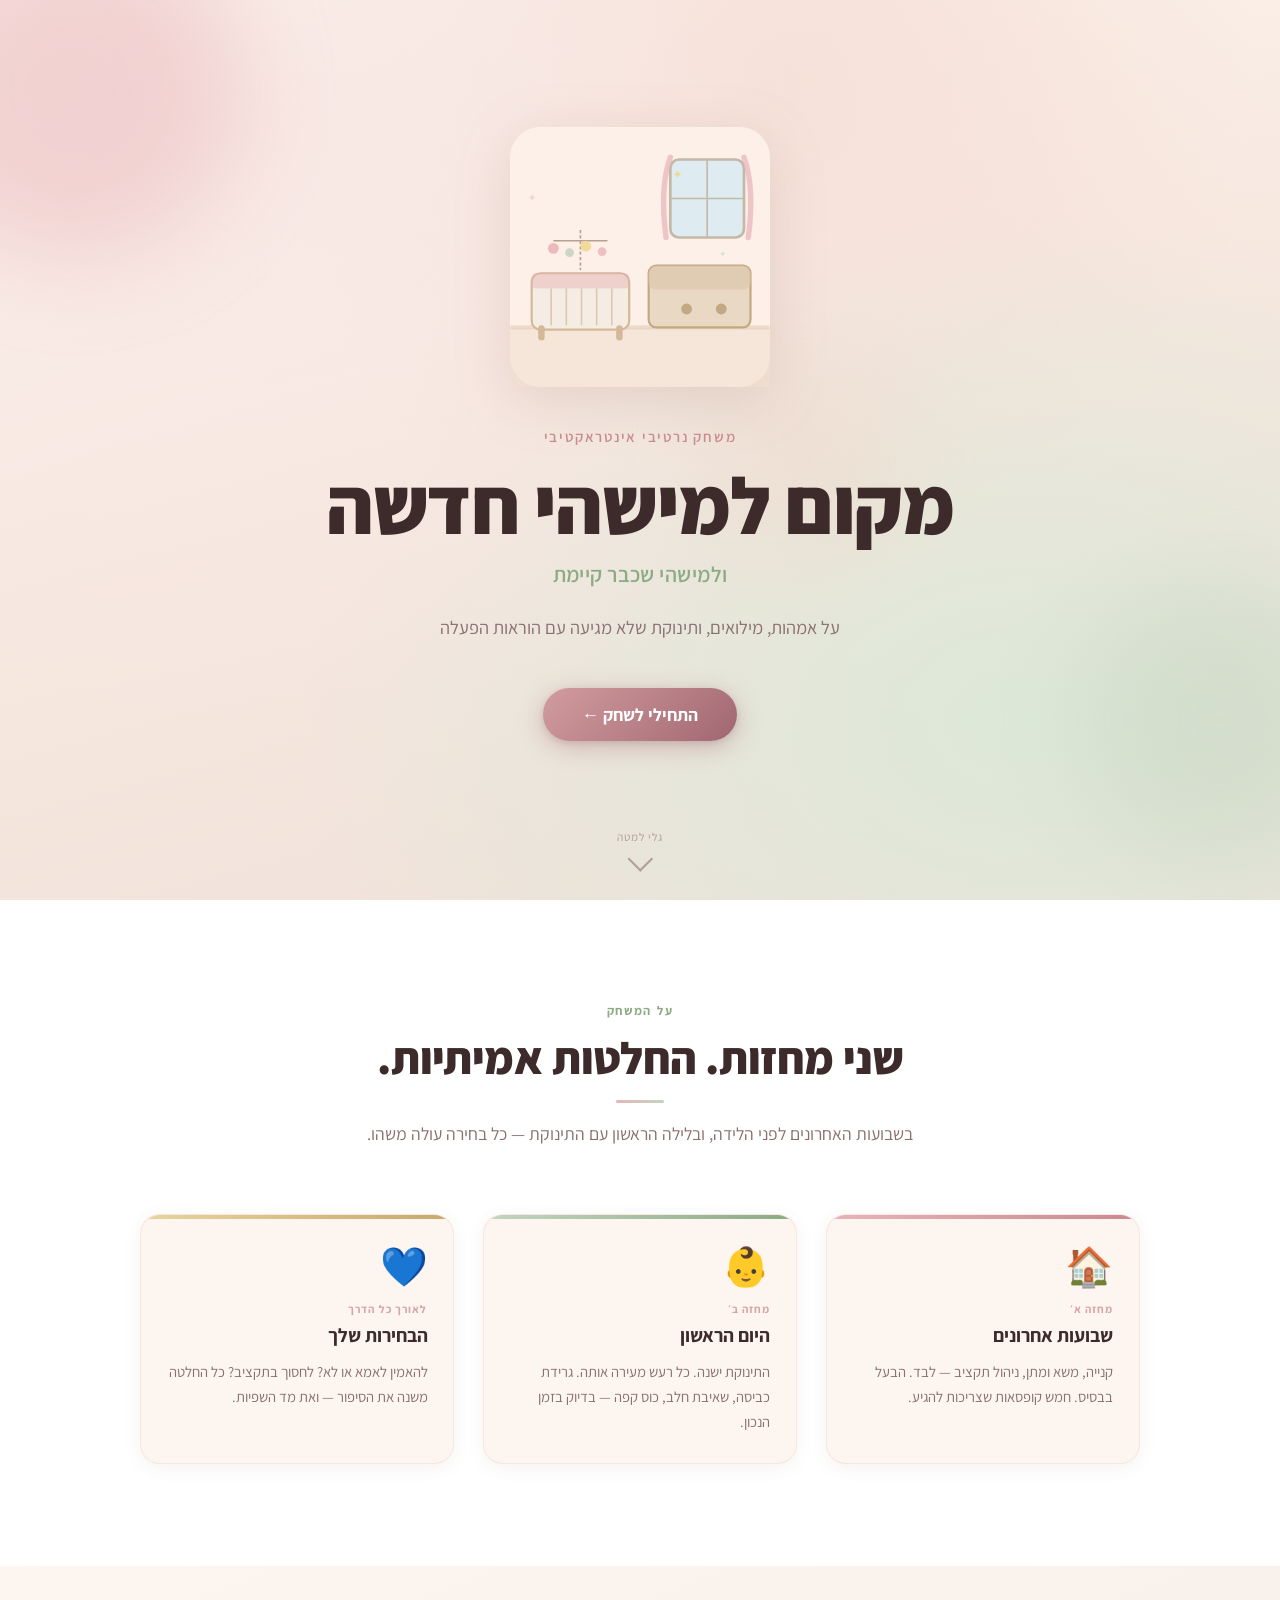
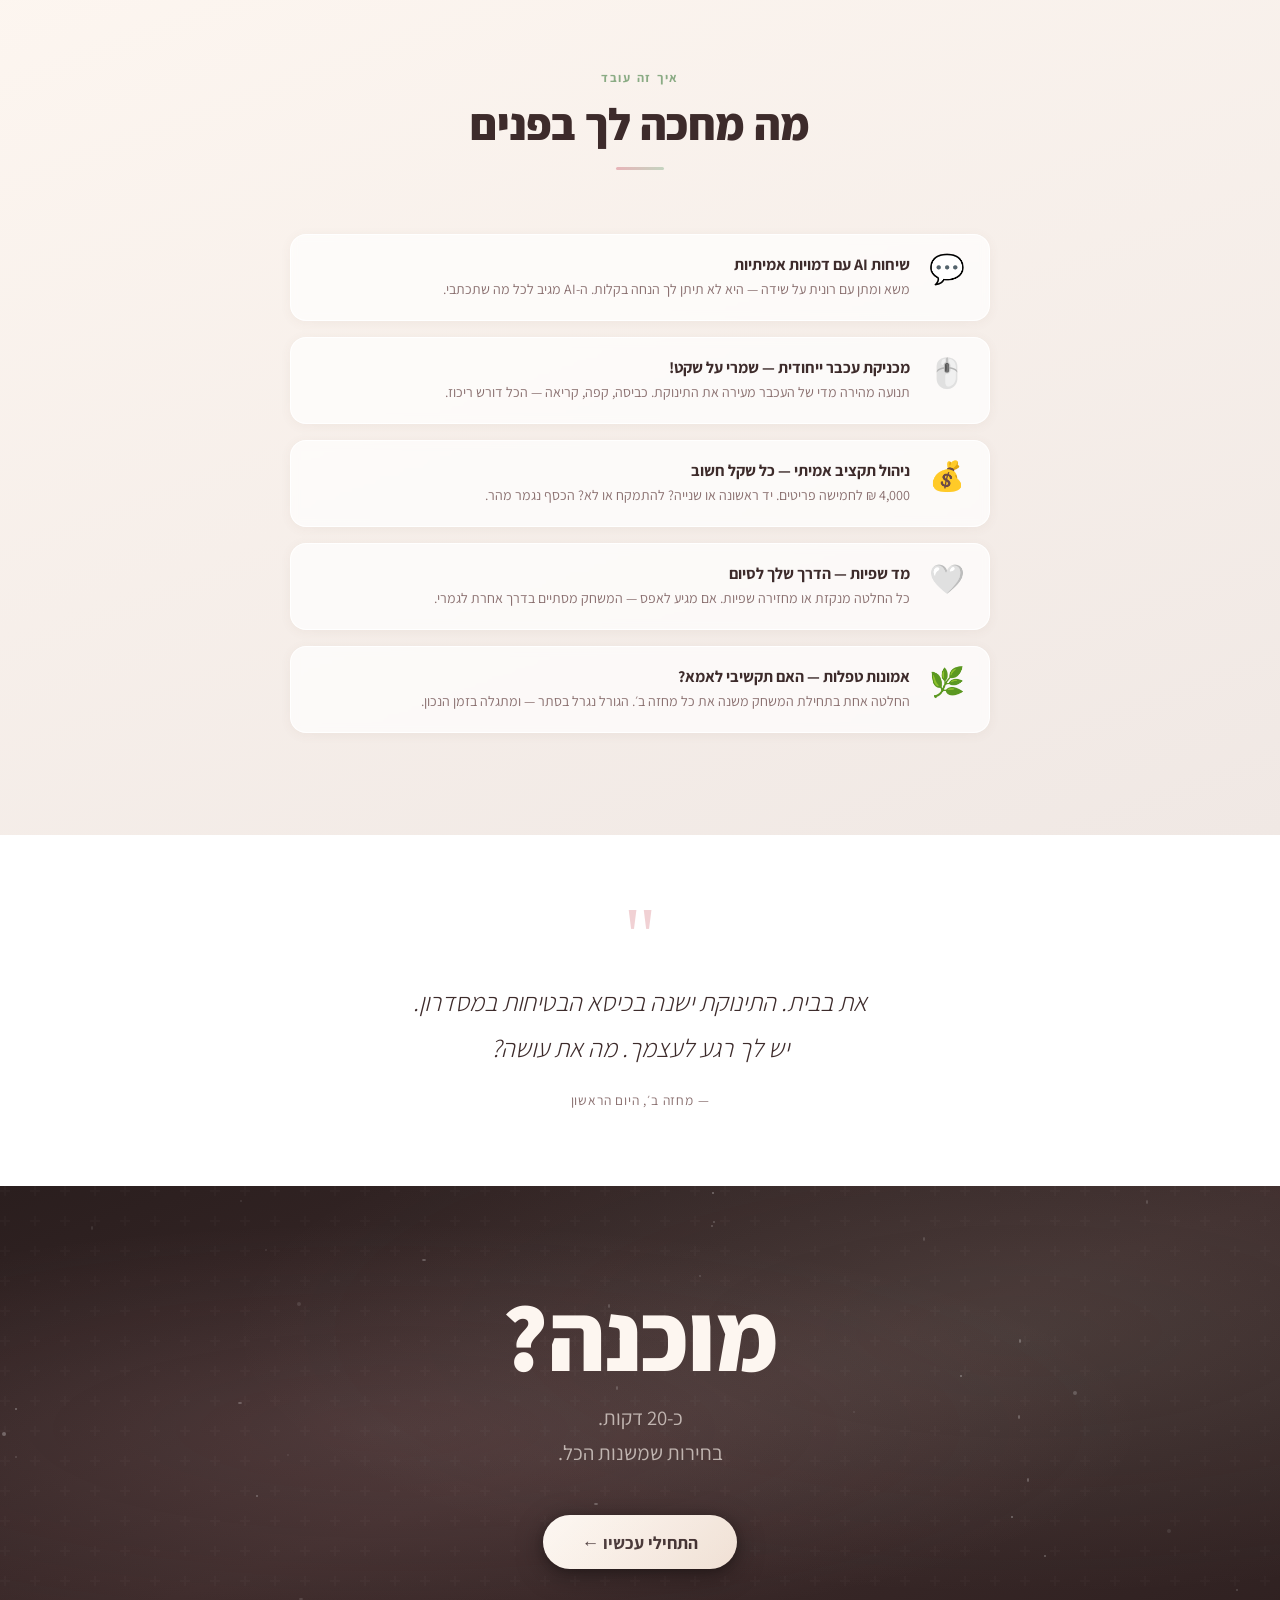
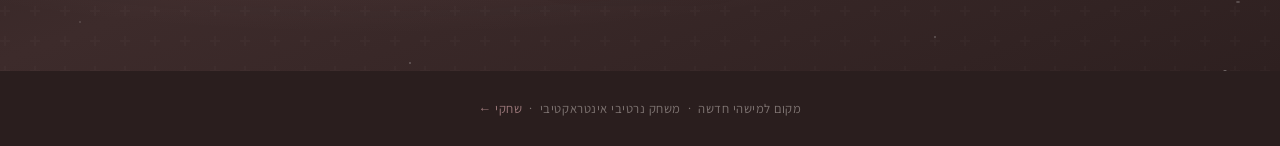
==== landing.html @ 890862d0 "feat: Add landing page with interactive narrative game layout and styles" ====
<!DOCTYPE html>
<html lang="he" dir="rtl">
<head>
  <meta charset="UTF-8" />
  <meta name="viewport" content="width=device-width, initial-scale=1.0" />
  <title>מקום למישהי חדשה — משחק נרטיבי</title>
  <link rel="preconnect" href="https://fonts.googleapis.com" />
  <link href="https://fonts.googleapis.com/css2?family=Assistant:wght@300;400;600;700;800&display=swap" rel="stylesheet" />
  <style>
    /* ── Variables ───────────────────────────────────────────── */
    :root {
      --cream:      #fdf6f0;
      --cream-mid:  #f5e8dc;
      --rose:       #e8b4b8;
      --rose-dark:  #c98a8e;
      --rose-deep:  #a06670;
      --sage:       #c4d4c0;
      --sage-dark:  #8aab84;
      --charcoal:   #3d2b2b;
      --charcoal-2: #2a1e1e;
      --muted:      #8a7070;
      --white:      #ffffff;
    }

    /* ── Reset ───────────────────────────────────────────────── */
    *, *::before, *::after { box-sizing: border-box; margin: 0; padding: 0; }

    html {
      scroll-behavior: smooth;
    }

    body {
      font-family: 'Assistant', 'Segoe UI', Arial, sans-serif;
      background: var(--cream);
      color: var(--charcoal);
      overflow-x: hidden;
      direction: rtl;
    }

    /* ── Reveal animation ────────────────────────────────────── */
    .reveal {
      opacity: 0;
      transform: translateY(28px);
      transition: opacity 0.7s ease, transform 0.7s ease;
    }
    .reveal.visible {
      opacity: 1;
      transform: translateY(0);
    }
    .reveal-delay-1 { transition-delay: 0.1s; }
    .reveal-delay-2 { transition-delay: 0.22s; }
    .reveal-delay-3 { transition-delay: 0.34s; }

    /* ══════════════════════════════════════════════════════════
       HERO
    ══════════════════════════════════════════════════════════ */
    #hero {
      position: relative;
      min-height: 100svh;
      display: flex;
      flex-direction: column;
      align-items: center;
      justify-content: center;
      text-align: center;
      padding: 3rem 1.5rem 5rem;
      overflow: hidden;
      background:
        radial-gradient(ellipse at 20% 15%, #f8e8e4 0%, transparent 55%),
        radial-gradient(ellipse at 80% 80%, #dce8d8 0%, transparent 50%),
        radial-gradient(ellipse at 60% 10%, #f5ddd4 0%, transparent 45%),
        linear-gradient(165deg, #fdf6f0 0%, #f7e8e0 45%, #eee0d8 100%);
    }

    /* Floating blobs */
    .blob {
      position: absolute;
      border-radius: 50%;
      filter: blur(48px);
      opacity: 0.45;
      pointer-events: none;
      animation: drift 9s ease-in-out infinite;
    }
    .blob-1 {
      width: 340px; height: 340px;
      background: var(--rose);
      top: -80px; left: -100px;
      animation-delay: 0s;
    }
    .blob-2 {
      width: 280px; height: 280px;
      background: var(--sage);
      bottom: 40px; right: -80px;
      animation-delay: -3.5s;
    }
    .blob-3 {
      width: 200px; height: 200px;
      background: #f0d8cc;
      top: 40%; left: 55%;
      animation-delay: -6s;
    }

    @keyframes drift {
      0%, 100% { transform: translate(0, 0) scale(1); }
      33%       { transform: translate(18px, -22px) scale(1.04); }
      66%       { transform: translate(-14px, 14px) scale(0.97); }
    }

    /* Baby room illustration */
    .hero-illustration {
      width: min(260px, 62vw);
      height: min(260px, 62vw);
      margin-bottom: 2.5rem;
      position: relative;
      animation: gentle-pulse 4s ease-in-out infinite;
    }
    @keyframes gentle-pulse {
      0%, 100% { transform: translateY(0) scale(1); }
      50%       { transform: translateY(-8px) scale(1.015); }
    }

    .room-svg {
      width: 100%;
      height: 100%;
      filter: drop-shadow(0 12px 28px rgba(120, 80, 60, 0.15));
    }

    /* Hero text */
    .hero-eyebrow {
      font-size: clamp(0.78rem, 2.2vw, 0.92rem);
      font-weight: 600;
      letter-spacing: 0.12em;
      color: var(--rose-dark);
      text-transform: uppercase;
      margin-bottom: 0.8rem;
      opacity: 0.85;
    }

    .hero-title {
      font-size: clamp(2.4rem, 8vw, 5rem);
      font-weight: 800;
      color: var(--charcoal);
      line-height: 1.15;
      margin-bottom: 0.6rem;
      letter-spacing: -0.01em;
    }

    .hero-subtitle {
      font-size: clamp(1rem, 3vw, 1.35rem);
      font-weight: 600;
      color: var(--sage-dark);
      margin-bottom: 1.4rem;
      letter-spacing: 0.02em;
    }

    .hero-tagline {
      font-size: clamp(0.95rem, 2.5vw, 1.15rem);
      font-weight: 400;
      color: var(--muted);
      max-width: 520px;
      line-height: 1.75;
      margin-bottom: 2.8rem;
    }

    /* CTA button */
    .btn-cta {
      display: inline-flex;
      align-items: center;
      gap: 0.5rem;
      padding: 0.95rem 2.4rem;
      font-family: inherit;
      font-size: 1.1rem;
      font-weight: 700;
      color: var(--white);
      background: linear-gradient(135deg, var(--rose-dark) 0%, var(--rose-deep) 100%);
      border: none;
      border-radius: 50px;
      cursor: pointer;
      text-decoration: none;
      box-shadow: 0 6px 24px rgba(169, 100, 110, 0.38), 0 2px 6px rgba(0,0,0,0.1);
      transition: transform 0.2s ease, box-shadow 0.2s ease, background 0.2s ease;
      position: relative;
      overflow: hidden;
    }
    .btn-cta::after {
      content: '';
      position: absolute;
      inset: 0;
      background: linear-gradient(135deg, rgba(255,255,255,0.15), transparent);
      border-radius: inherit;
      pointer-events: none;
    }
    .btn-cta:hover {
      transform: translateY(-3px) scale(1.03);
      box-shadow: 0 10px 32px rgba(169, 100, 110, 0.48), 0 4px 10px rgba(0,0,0,0.12);
    }
    .btn-cta:active {
      transform: translateY(-1px) scale(1.01);
    }

    .btn-cta-ghost {
      background: transparent;
      color: var(--rose-dark);
      border: 2px solid var(--rose);
      box-shadow: none;
    }
    .btn-cta-ghost:hover {
      background: var(--rose);
      color: var(--charcoal);
      box-shadow: 0 6px 20px rgba(232, 180, 184, 0.4);
    }

    /* Scroll hint */
    .scroll-hint {
      position: absolute;
      bottom: 2rem;
      left: 50%;
      transform: translateX(-50%);
      display: flex;
      flex-direction: column;
      align-items: center;
      gap: 0.35rem;
      color: var(--muted);
      font-size: 0.72rem;
      letter-spacing: 0.08em;
      opacity: 0.6;
      animation: bob 2.2s ease-in-out infinite;
    }
    @keyframes bob {
      0%, 100% { transform: translateX(-50%) translateY(0); }
      50%       { transform: translateX(-50%) translateY(6px); }
    }
    .scroll-arrow {
      width: 18px; height: 18px;
      border-right: 2px solid var(--muted);
      border-bottom: 2px solid var(--muted);
      transform: rotate(45deg);
    }

    /* ══════════════════════════════════════════════════════════
       SECTION BASE
    ══════════════════════════════════════════════════════════ */
    section {
      padding: clamp(4rem, 8vw, 7rem) clamp(1.2rem, 6vw, 3rem);
    }

    .section-label {
      font-size: 0.78rem;
      font-weight: 700;
      letter-spacing: 0.14em;
      text-transform: uppercase;
      color: var(--sage-dark);
      margin-bottom: 0.7rem;
    }

    .section-title {
      font-size: clamp(1.8rem, 5vw, 2.8rem);
      font-weight: 800;
      color: var(--charcoal);
      line-height: 1.2;
      margin-bottom: 1rem;
    }

    .section-subtitle {
      font-size: clamp(0.95rem, 2.5vw, 1.1rem);
      color: var(--muted);
      line-height: 1.75;
      max-width: 560px;
    }

    .section-header {
      text-align: center;
      margin-bottom: clamp(2.5rem, 5vw, 4rem);
    }
    .section-header .section-subtitle {
      margin: 0 auto;
    }

    /* ══════════════════════════════════════════════════════════
       ABOUT — Three act cards
    ══════════════════════════════════════════════════════════ */
    #about {
      background: var(--white);
    }

    .cards-grid {
      display: grid;
      grid-template-columns: 1fr;
      gap: 1.4rem;
      max-width: 1000px;
      margin: 0 auto;
    }

    @media (min-width: 640px) {
      .cards-grid {
        grid-template-columns: repeat(3, 1fr);
        gap: 1.8rem;
      }
    }

    .act-card {
      background: var(--cream);
      border-radius: 20px;
      padding: 2rem 1.6rem 1.8rem;
      border: 1.5px solid rgba(232, 180, 184, 0.25);
      box-shadow: 0 4px 18px rgba(120, 80, 60, 0.07);
      transition: transform 0.25s ease, box-shadow 0.25s ease;
      position: relative;
      overflow: hidden;
    }
    .act-card::before {
      content: '';
      position: absolute;
      top: 0; left: 0; right: 0;
      height: 4px;
      border-radius: 20px 20px 0 0;
    }
    .act-card:nth-child(1)::before { background: linear-gradient(90deg, var(--rose), var(--rose-dark)); }
    .act-card:nth-child(2)::before { background: linear-gradient(90deg, var(--sage), var(--sage-dark)); }
    .act-card:nth-child(3)::before { background: linear-gradient(90deg, #e8d4a0, #c8a86a); }

    .act-card:hover {
      transform: translateY(-5px);
      box-shadow: 0 12px 32px rgba(120, 80, 60, 0.13);
    }

    .act-icon {
      font-size: 2.4rem;
      margin-bottom: 1rem;
      display: block;
      line-height: 1;
    }

    .act-number {
      font-size: 0.7rem;
      font-weight: 700;
      letter-spacing: 0.1em;
      text-transform: uppercase;
      color: var(--rose-dark);
      margin-bottom: 0.4rem;
      opacity: 0.75;
    }

    .act-title {
      font-size: 1.2rem;
      font-weight: 700;
      color: var(--charcoal);
      margin-bottom: 0.7rem;
    }

    .act-desc {
      font-size: 0.92rem;
      color: var(--muted);
      line-height: 1.7;
    }

    /* ══════════════════════════════════════════════════════════
       FEATURES
    ══════════════════════════════════════════════════════════ */
    #features {
      background: linear-gradient(160deg, var(--cream) 0%, #f0e8e4 100%);
    }

    .features-wrap {
      max-width: 700px;
      margin: 0 auto;
      display: flex;
      flex-direction: column;
      gap: 1rem;
    }

    .feature-row {
      display: flex;
      align-items: flex-start;
      gap: 1.2rem;
      background: rgba(255,255,255,0.7);
      border-radius: 16px;
      padding: 1.2rem 1.5rem;
      border: 1.5px solid rgba(255,255,255,0.9);
      box-shadow: 0 2px 12px rgba(120,80,60,0.06);
      backdrop-filter: blur(4px);
      transition: transform 0.2s ease, box-shadow 0.2s ease;
    }
    .feature-row:hover {
      transform: translateX(-4px);
      box-shadow: 0 6px 20px rgba(120,80,60,0.11);
    }

    .feature-icon {
      font-size: 1.8rem;
      flex-shrink: 0;
      line-height: 1;
      margin-top: 0.1rem;
    }

    .feature-text strong {
      display: block;
      font-size: 1rem;
      font-weight: 700;
      color: var(--charcoal);
      margin-bottom: 0.2rem;
    }
    .feature-text span {
      font-size: 0.88rem;
      color: var(--muted);
      line-height: 1.6;
    }

    /* ══════════════════════════════════════════════════════════
       QUOTE BREAK
    ══════════════════════════════════════════════════════════ */
    #quote {
      background: var(--white);
      padding: clamp(3rem, 6vw, 5rem) clamp(1.2rem, 6vw, 3rem);
    }

    .quote-block {
      max-width: 680px;
      margin: 0 auto;
      text-align: center;
    }

    .quote-mark {
      font-size: 5rem;
      line-height: 0.6;
      color: var(--rose);
      font-family: Georgia, serif;
      display: block;
      margin-bottom: 1.2rem;
      opacity: 0.6;
    }

    .quote-text {
      font-size: clamp(1.2rem, 3.5vw, 1.6rem);
      font-weight: 300;
      color: var(--charcoal);
      line-height: 1.8;
      font-style: italic;
      margin-bottom: 1.2rem;
    }

    .quote-attr {
      font-size: 0.85rem;
      color: var(--muted);
      letter-spacing: 0.06em;
    }

    /* ══════════════════════════════════════════════════════════
       FINAL CTA
    ══════════════════════════════════════════════════════════ */
    #final-cta {
      background:
        radial-gradient(ellipse at 30% 50%, rgba(232,180,184,0.12) 0%, transparent 60%),
        radial-gradient(ellipse at 80% 30%, rgba(196,212,192,0.1) 0%, transparent 55%),
        linear-gradient(160deg, #2a1e1e 0%, #3d2b2b 50%, #2e2020 100%);
      color: var(--cream);
      text-align: center;
      display: flex;
      flex-direction: column;
      align-items: center;
      gap: 0;
      position: relative;
      overflow: hidden;
    }

    #final-cta::before {
      content: '';
      position: absolute;
      inset: 0;
      background: url("data:image/svg+xml,%3Csvg width='60' height='60' viewBox='0 0 60 60' xmlns='http://www.w3.org/2000/svg'%3E%3Cg fill='none' fill-rule='evenodd'%3E%3Cg fill='%23ffffff' fill-opacity='0.018'%3E%3Cpath d='M36 34v-4h-2v4h-4v2h4v4h2v-4h4v-2h-4zm0-30V0h-2v4h-4v2h4v4h2V6h4V4h-4zM6 34v-4H4v4H0v2h4v4h2v-4h4v-2H6zM6 4V0H4v4H0v2h4v4h2V6h4V4H6z'/%3E%3C/g%3E%3C/g%3E%3C/svg%3E");
      pointer-events: none;
    }

    .cta-stars {
      position: absolute;
      inset: 0;
      pointer-events: none;
      overflow: hidden;
    }
    .star {
      position: absolute;
      width: 3px; height: 3px;
      border-radius: 50%;
      background: rgba(255,255,255,0.5);
      animation: twinkle 3s ease-in-out infinite;
    }

    @keyframes twinkle {
      0%, 100% { opacity: 0.2; transform: scale(1); }
      50%       { opacity: 0.8; transform: scale(1.4); }
    }

    .cta-big {
      font-size: clamp(3rem, 10vw, 6rem);
      font-weight: 800;
      color: var(--cream);
      line-height: 1;
      margin-bottom: 1rem;
      position: relative;
    }

    .cta-sub {
      font-size: clamp(1rem, 2.8vw, 1.3rem);
      color: rgba(253, 246, 240, 0.65);
      margin-bottom: 2.8rem;
      font-weight: 400;
      line-height: 1.7;
      position: relative;
    }

    .btn-cta-light {
      background: linear-gradient(135deg, var(--cream) 0%, #f0e0d4 100%);
      color: var(--charcoal);
      box-shadow: 0 6px 28px rgba(0,0,0,0.35), 0 2px 8px rgba(0,0,0,0.2);
    }
    .btn-cta-light:hover {
      background: var(--white);
      box-shadow: 0 12px 36px rgba(0,0,0,0.4), 0 4px 12px rgba(0,0,0,0.2);
    }

    /* ══════════════════════════════════════════════════════════
       FOOTER
    ══════════════════════════════════════════════════════════ */
    footer {
      background: var(--charcoal-2);
      color: rgba(253,246,240,0.4);
      text-align: center;
      padding: 1.8rem 1rem;
      font-size: 0.8rem;
      letter-spacing: 0.04em;
    }

    footer a {
      color: rgba(232, 180, 184, 0.6);
      text-decoration: none;
    }
    footer a:hover {
      color: var(--rose);
    }

    /* ══════════════════════════════════════════════════════════
       DIVIDER
    ══════════════════════════════════════════════════════════ */
    .section-divider {
      width: 48px; height: 3px;
      background: linear-gradient(90deg, var(--rose), var(--sage));
      border-radius: 2px;
      margin: 0.8rem auto 0;
    }
  </style>
</head>
<body>

  <!-- ══════════════════════════════════════
       HERO
  ══════════════════════════════════════ -->
  <section id="hero">
    <div class="blob blob-1"></div>
    <div class="blob blob-2"></div>
    <div class="blob blob-3"></div>

    <!-- Baby room illustration (inline SVG for zero dependencies) -->
    <div class="hero-illustration reveal">
      <svg class="room-svg" viewBox="0 0 240 240" fill="none" xmlns="http://www.w3.org/2000/svg">
        <!-- room background -->
        <rect width="240" height="240" rx="28" fill="#fdf0e8"/>
        <!-- floor -->
        <rect x="0" y="185" width="240" height="55" rx="0" fill="#f0dfd0" opacity="0.6"/>
        <rect x="0" y="183" width="240" height="4" rx="2" fill="#e0c8b0" opacity="0.5"/>
        <!-- window -->
        <rect x="148" y="30" width="68" height="72" rx="8" fill="#d8ecf4" opacity="0.8"/>
        <rect x="148" y="30" width="68" height="72" rx="8" fill="none" stroke="#c4b8a8" stroke-width="2.5"/>
        <line x1="182" y1="30" x2="182" y2="102" stroke="#c4b8a8" stroke-width="1.5"/>
        <line x1="148" y1="66" x2="216" y2="66" stroke="#c4b8a8" stroke-width="1.5"/>
        <!-- soft curtain left -->
        <path d="M148 28 Q138 55 144 102" stroke="#e8b4b8" stroke-width="5" stroke-linecap="round" fill="none" opacity="0.7"/>
        <!-- soft curtain right -->
        <path d="M216 28 Q226 55 220 102" stroke="#e8b4b8" stroke-width="5" stroke-linecap="round" fill="none" opacity="0.7"/>
        <!-- crib -->
        <rect x="20" y="135" width="90" height="52" rx="8" fill="#f5ede4" stroke="#d4b89a" stroke-width="2"/>
        <rect x="20" y="135" width="90" height="14" rx="4" fill="#e8b4b8" opacity="0.5"/>
        <!-- crib legs -->
        <rect x="26" y="183" width="6" height="14" rx="3" fill="#d4b89a"/>
        <rect x="98" y="183" width="6" height="14" rx="3" fill="#d4b89a"/>
        <!-- crib slats -->
        <line x1="38" y1="149" x2="38" y2="183" stroke="#d4b89a" stroke-width="1.5" opacity="0.7"/>
        <line x1="52" y1="149" x2="52" y2="183" stroke="#d4b89a" stroke-width="1.5" opacity="0.7"/>
        <line x1="66" y1="149" x2="66" y2="183" stroke="#d4b89a" stroke-width="1.5" opacity="0.7"/>
        <line x1="80" y1="149" x2="80" y2="183" stroke="#d4b89a" stroke-width="1.5" opacity="0.7"/>
        <line x1="94" y1="149" x2="94" y2="183" stroke="#d4b89a" stroke-width="1.5" opacity="0.7"/>
        <!-- dresser -->
        <rect x="128" y="128" width="94" height="57" rx="7" fill="#e8d8c4" stroke="#c4a882" stroke-width="2"/>
        <rect x="128" y="128" width="94" height="22" rx="7" fill="#dfc8b0" opacity="0.8"/>
        <!-- dresser handles -->
        <circle cx="163" cy="168" r="5" fill="#c4a882"/>
        <circle cx="195" cy="168" r="5" fill="#c4a882"/>
        <!-- mobile above crib -->
        <line x1="65" y1="95" x2="65" y2="132" stroke="#b8a090" stroke-width="1.5" stroke-dasharray="3 2"/>
        <line x1="40" y1="105" x2="90" y2="105" stroke="#b8a090" stroke-width="1.5"/>
        <!-- mobile stars -->
        <circle cx="40" cy="112" r="5" fill="#e8b4b8" opacity="0.9"/>
        <circle cx="55" cy="116" r="4" fill="#c4d4c0" opacity="0.9"/>
        <circle cx="70" cy="110" r="5" fill="#f0d890" opacity="0.9"/>
        <circle cx="85" cy="115" r="4" fill="#e8b4b8" opacity="0.8"/>
        <!-- tiny star sparkles -->
        <text x="160" y="48" font-size="12" fill="#f0d060" opacity="0.6">✦</text>
        <text x="24" y="68" font-size="9" fill="#e8b4b8" opacity="0.5">✦</text>
        <text x="200" y="120" font-size="8" fill="#c4d4c0" opacity="0.55">✦</text>
      </svg>
    </div>

    <p class="hero-eyebrow reveal reveal-delay-1">משחק נרטיבי אינטראקטיבי</p>
    <h1 class="hero-title reveal reveal-delay-1">מקום למישהי חדשה</h1>
    <p class="hero-subtitle reveal reveal-delay-2">ולמישהי שכבר קיימת</p>
    <p class="hero-tagline reveal reveal-delay-2">על אמהות, מילואים, ותינוקת שלא מגיעה עם הוראות הפעלה</p>

    <a href="index.html" class="btn-cta reveal reveal-delay-3">
      התחילי לשחק ←
    </a>

    <div class="scroll-hint" aria-hidden="true">
      <span>גלי למטה</span>
      <div class="scroll-arrow"></div>
    </div>
  </section>

  <!-- ══════════════════════════════════════
       ABOUT — Three act cards
  ══════════════════════════════════════ -->
  <section id="about">
    <div class="section-header">
      <p class="section-label reveal">על המשחק</p>
      <h2 class="section-title reveal">שני מחזות. החלטות אמיתיות.</h2>
      <div class="section-divider reveal"></div>
      <p class="section-subtitle reveal" style="margin-top:1rem;">
        בשבועות האחרונים לפני הלידה, ובלילה הראשון עם התינוקת — כל בחירה עולה משהו.
      </p>
    </div>

    <div class="cards-grid">
      <div class="act-card reveal">
        <span class="act-icon">🏠</span>
        <p class="act-number">מחזה א׳</p>
        <h3 class="act-title">שבועות אחרונים</h3>
        <p class="act-desc">קנייה, משא ומתן, ניהול תקציב — לבד. הבעל בבסיס. חמש קופסאות שצריכות להגיע.</p>
      </div>

      <div class="act-card reveal reveal-delay-1">
        <span class="act-icon">👶</span>
        <p class="act-number">מחזה ב׳</p>
        <h3 class="act-title">היום הראשון</h3>
        <p class="act-desc">התינוקת ישנה. כל רעש מעירה אותה. גרידת כביסה, שאיבת חלב, כוס קפה — בדיוק בזמן הנכון.</p>
      </div>

      <div class="act-card reveal reveal-delay-2">
        <span class="act-icon">💙</span>
        <p class="act-number">לאורך כל הדרך</p>
        <h3 class="act-title">הבחירות שלך</h3>
        <p class="act-desc">להאמין לאמא או לא? לחסוך בתקציב? כל החלטה משנה את הסיפור — ואת מד השפיות.</p>
      </div>
    </div>
  </section>

  <!-- ══════════════════════════════════════
       FEATURES
  ══════════════════════════════════════ -->
  <section id="features">
    <div class="section-header">
      <p class="section-label reveal">איך זה עובד</p>
      <h2 class="section-title reveal">מה מחכה לך בפנים</h2>
      <div class="section-divider reveal"></div>
    </div>

    <div class="features-wrap">
      <div class="feature-row reveal">
        <span class="feature-icon">💬</span>
        <div class="feature-text">
          <strong>שיחות AI עם דמויות אמיתיות</strong>
          <span>משא ומתן עם רונית על שידה — היא לא תיתן לך הנחה בקלות. ה-AI מגיב לכל מה שתכתבי.</span>
        </div>
      </div>

      <div class="feature-row reveal reveal-delay-1">
        <span class="feature-icon">🖱️</span>
        <div class="feature-text">
          <strong>מכניקת עכבר ייחודית — שמרי על שקט!</strong>
          <span>תנועה מהירה מדי של העכבר מעירה את התינוקת. כביסה, קפה, קריאה — הכל דורש ריכוז.</span>
        </div>
      </div>

      <div class="feature-row reveal reveal-delay-2">
        <span class="feature-icon">💰</span>
        <div class="feature-text">
          <strong>ניהול תקציב אמיתי — כל שקל חשוב</strong>
          <span>4,000 ₪ לחמישה פריטים. יד ראשונה או שנייה? להתמקח או לא? הכסף נגמר מהר.</span>
        </div>
      </div>

      <div class="feature-row reveal">
        <span class="feature-icon">🤍</span>
        <div class="feature-text">
          <strong>מד שפיות — הדרך שלך לסיום</strong>
          <span>כל החלטה מנקזת או מחזירה שפיות. אם מגיע לאפס — המשחק מסתיים בדרך אחרת לגמרי.</span>
        </div>
      </div>

      <div class="feature-row reveal reveal-delay-1">
        <span class="feature-icon">🌿</span>
        <div class="feature-text">
          <strong>אמונות טפלות — האם תקשיבי לאמא?</strong>
          <span>החלטה אחת בתחילת המשחק משנה את כל מחזה ב׳. הגורל נגרל בסתר — ומתגלה בזמן הנכון.</span>
        </div>
      </div>
    </div>
  </section>

  <!-- ══════════════════════════════════════
       QUOTE
  ══════════════════════════════════════ -->
  <section id="quote">
    <div class="quote-block reveal">
      <span class="quote-mark">"</span>
      <p class="quote-text">
        את בבית. התינוקת ישנה בכיסא הבטיחות במסדרון.<br>
        יש לך רגע לעצמך. מה את עושה?
      </p>
      <p class="quote-attr">— מחזה ב׳, היום הראשון</p>
    </div>
  </section>

  <!-- ══════════════════════════════════════
       FINAL CTA
  ══════════════════════════════════════ -->
  <section id="final-cta">
    <div class="cta-stars" id="cta-stars"></div>

    <h2 class="cta-big reveal">מוכנה?</h2>
    <p class="cta-sub reveal reveal-delay-1">
      כ-20 דקות.<br>בחירות שמשנות הכל.
    </p>
    <a href="index.html" class="btn-cta btn-cta-light reveal reveal-delay-2">
      התחילי עכשיו ←
    </a>
  </section>

  <!-- ══════════════════════════════════════
       FOOTER
  ══════════════════════════════════════ -->
  <footer>
    <p>מקום למישהי חדשה &nbsp;·&nbsp; משחק נרטיבי אינטראקטיבי &nbsp;·&nbsp; <a href="index.html">שחקי ←</a></p>
  </footer>

  <script>
    // ── Intersection Observer — reveal on scroll ──────────────
    const observer = new IntersectionObserver((entries) => {
      entries.forEach(entry => {
        if (entry.isIntersecting) {
          entry.target.classList.add('visible');
          observer.unobserve(entry.target);
        }
      });
    }, { threshold: 0.12 });

    document.querySelectorAll('.reveal').forEach(el => observer.observe(el));

    // Hero elements visible immediately
    document.querySelectorAll('#hero .reveal').forEach(el => {
      el.classList.add('visible');
    });

    // ── Generate twinkling stars in final CTA ─────────────────
    const starsContainer = document.getElementById('cta-stars');
    for (let i = 0; i < 38; i++) {
      const star = document.createElement('div');
      star.className = 'star';
      star.style.cssText = [
        `left:${Math.random() * 100}%`,
        `top:${Math.random() * 100}%`,
        `animation-delay:${(Math.random() * 3).toFixed(2)}s`,
        `animation-duration:${(2.5 + Math.random() * 2.5).toFixed(2)}s`,
        `opacity:${(0.15 + Math.random() * 0.5).toFixed(2)}`,
        `width:${Math.random() > 0.7 ? 4 : 2}px`,
        `height:${Math.random() > 0.7 ? 4 : 2}px`,
      ].join(';');
      starsContainer.appendChild(star);
    }
  </script>
</body>
</html>
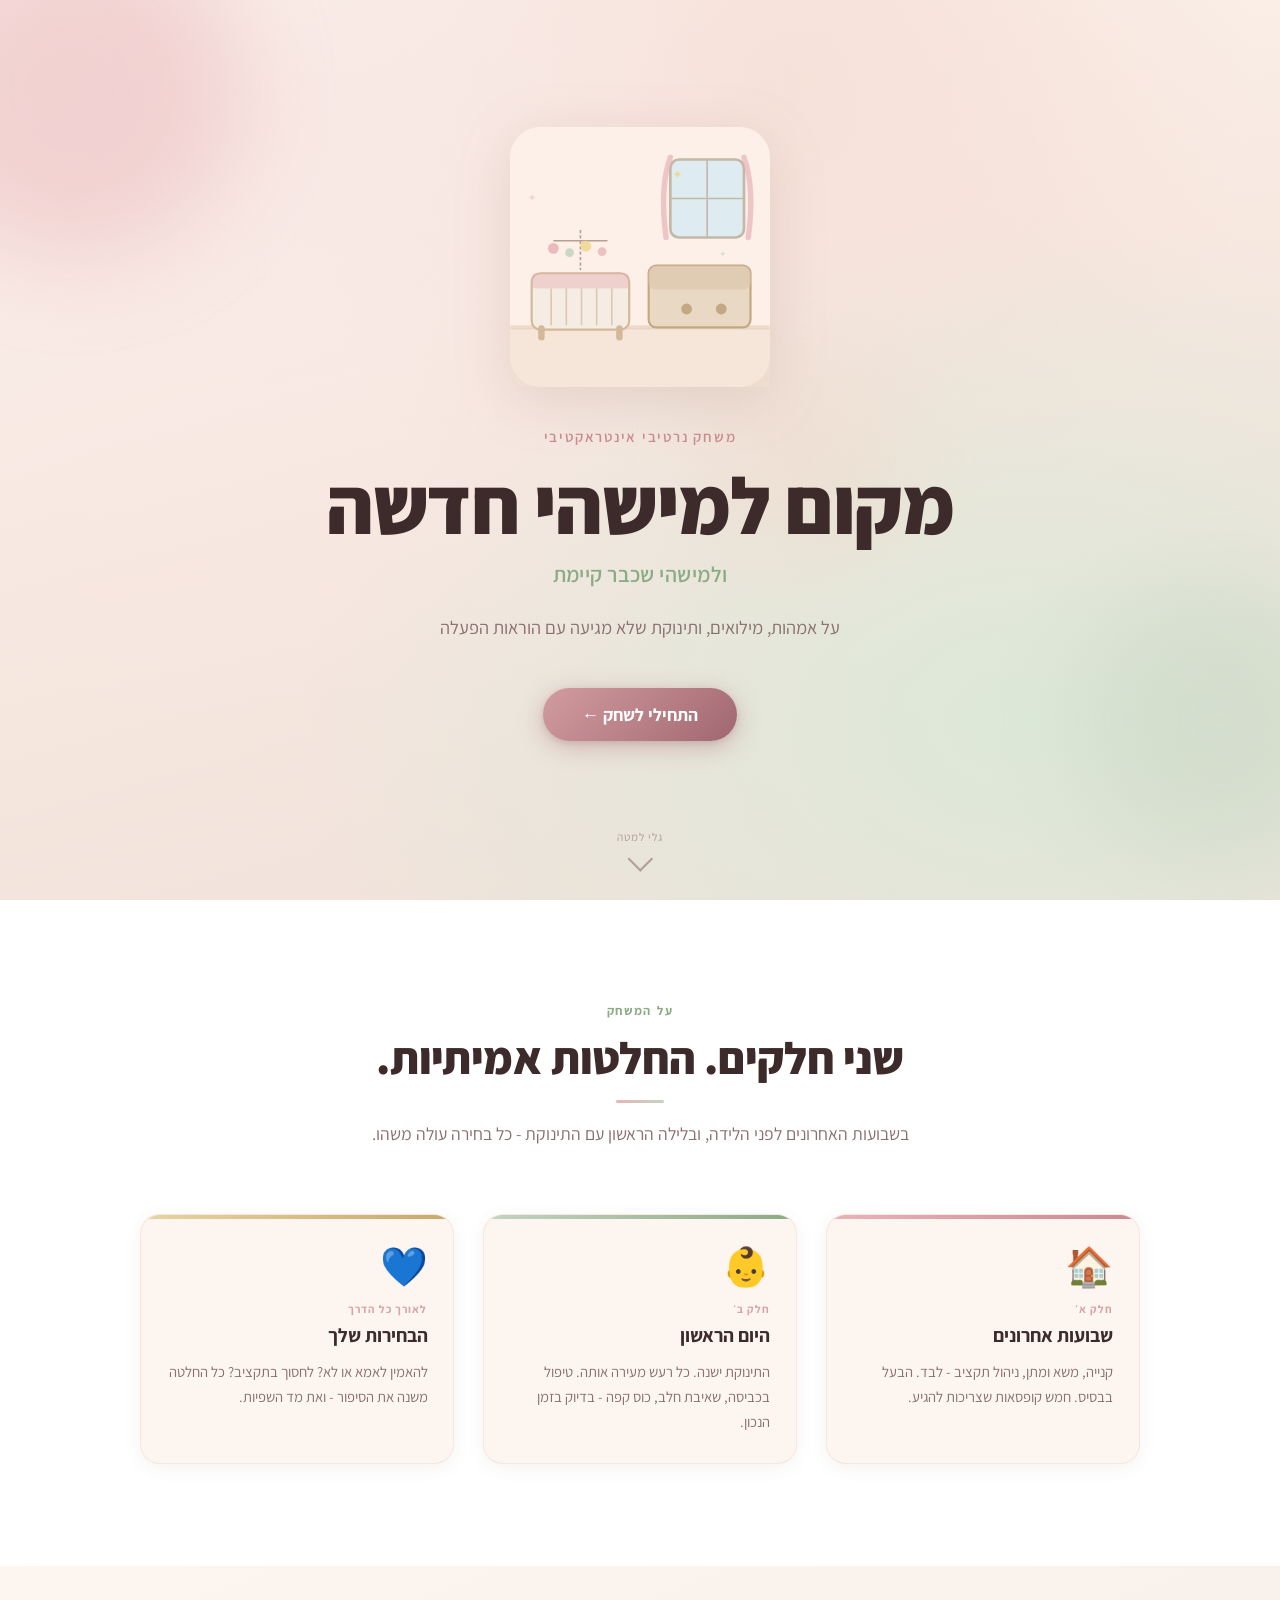
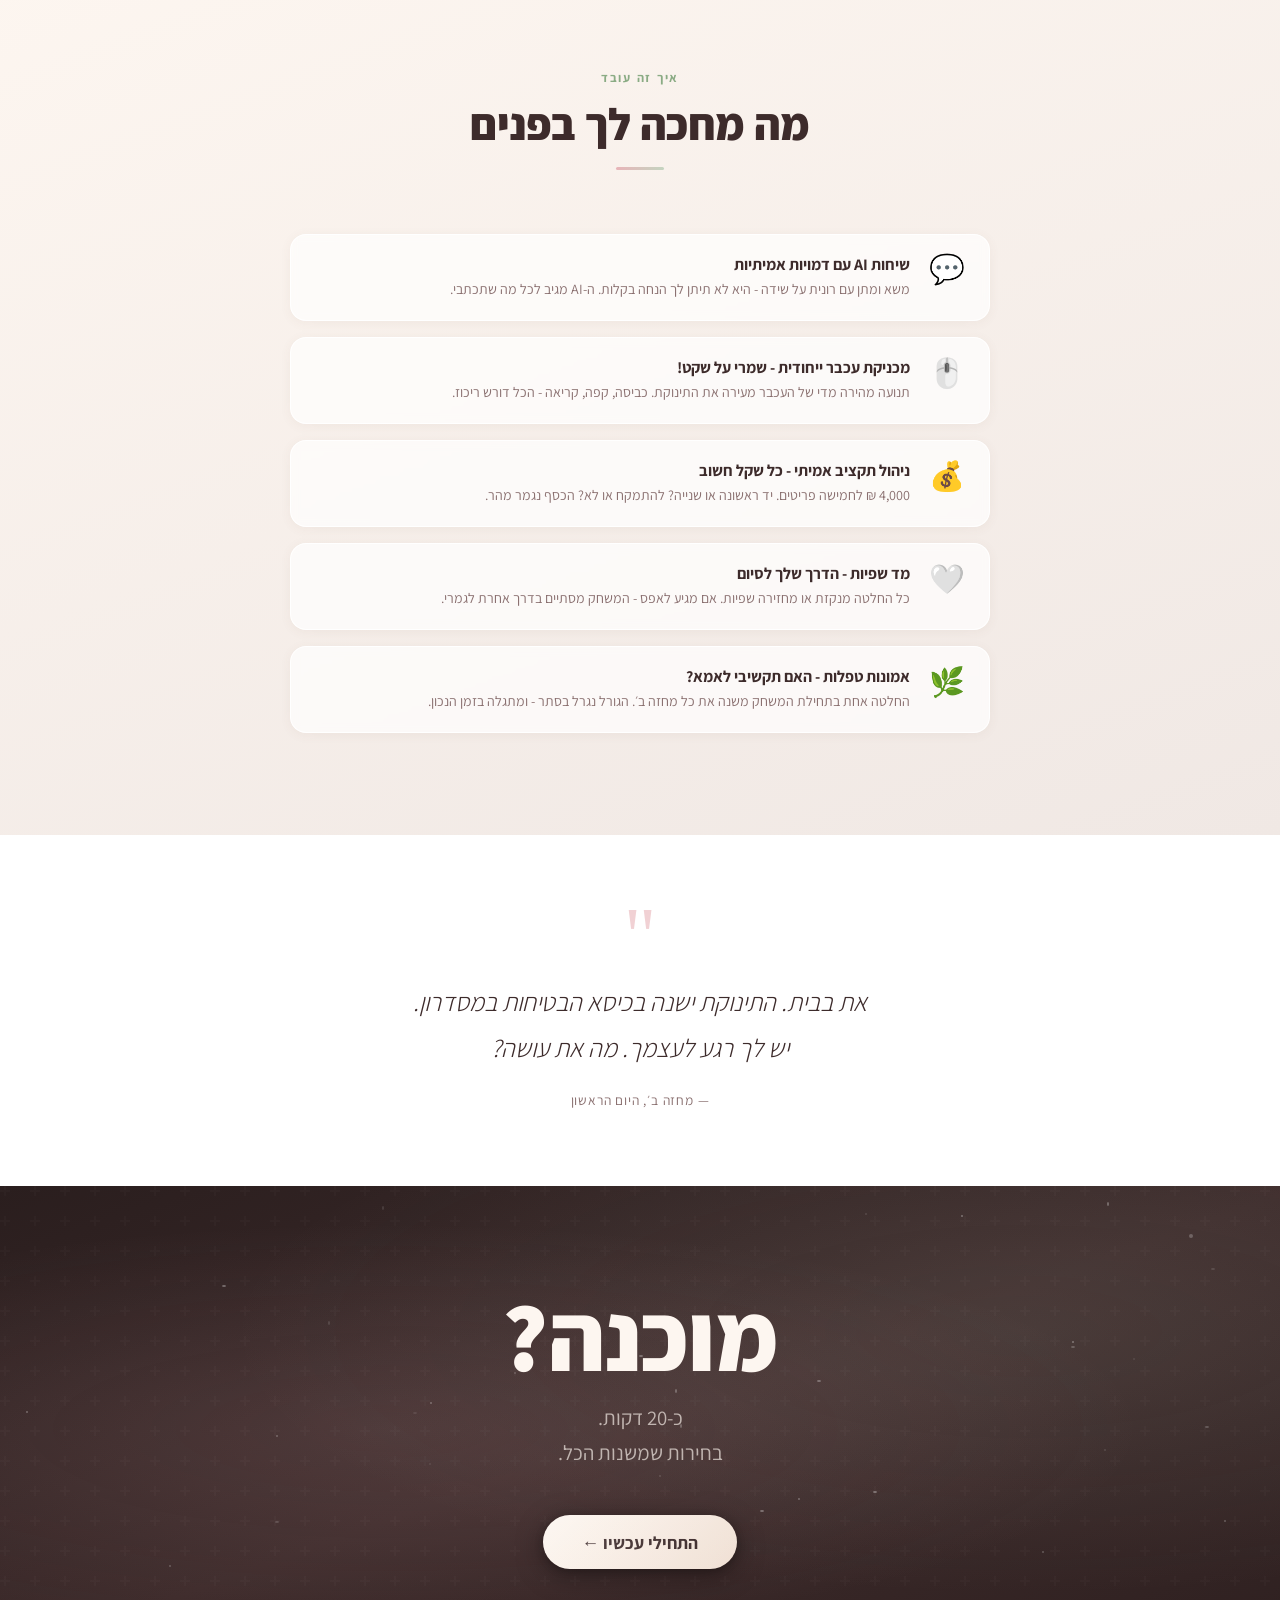
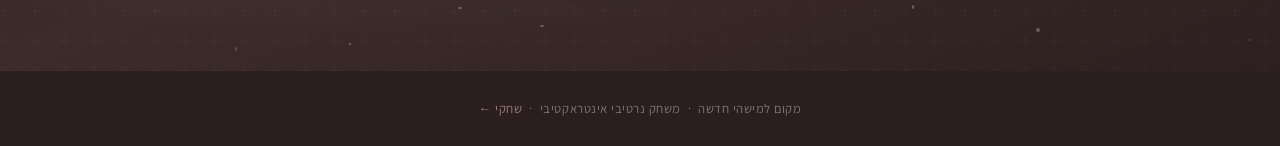
==== commit 4fdc983b: "ד" ====
--- a/landing.html
+++ b/landing.html
@@ -629,33 +629,33 @@
   <section id="about">
     <div class="section-header">
       <p class="section-label reveal">על המשחק</p>
-      <h2 class="section-title reveal">שני מחזות. החלטות אמיתיות.</h2>
+      <h2 class="section-title reveal">שני חלקים. החלטות אמיתיות.</h2>
       <div class="section-divider reveal"></div>
       <p class="section-subtitle reveal" style="margin-top:1rem;">
-        בשבועות האחרונים לפני הלידה, ובלילה הראשון עם התינוקת — כל בחירה עולה משהו.
+        בשבועות האחרונים לפני הלידה, ובלילה הראשון עם התינוקת - כל בחירה עולה משהו.
       </p>
     </div>
 
     <div class="cards-grid">
       <div class="act-card reveal">
         <span class="act-icon">🏠</span>
-        <p class="act-number">מחזה א׳</p>
+        <p class="act-number">חלק א׳</p>
         <h3 class="act-title">שבועות אחרונים</h3>
-        <p class="act-desc">קנייה, משא ומתן, ניהול תקציב — לבד. הבעל בבסיס. חמש קופסאות שצריכות להגיע.</p>
+        <p class="act-desc">קנייה, משא ומתן, ניהול תקציב - לבד. הבעל בבסיס. חמש קופסאות שצריכות להגיע.</p>
       </div>
 
       <div class="act-card reveal reveal-delay-1">
         <span class="act-icon">👶</span>
-        <p class="act-number">מחזה ב׳</p>
+        <p class="act-number">חלק ב׳</p>
         <h3 class="act-title">היום הראשון</h3>
-        <p class="act-desc">התינוקת ישנה. כל רעש מעירה אותה. גרידת כביסה, שאיבת חלב, כוס קפה — בדיוק בזמן הנכון.</p>
+        <p class="act-desc">התינוקת ישנה. כל רעש מעירה אותה. טיפול בכביסה, שאיבת חלב, כוס קפה - בדיוק בזמן הנכון.</p>
       </div>
 
       <div class="act-card reveal reveal-delay-2">
         <span class="act-icon">💙</span>
         <p class="act-number">לאורך כל הדרך</p>
         <h3 class="act-title">הבחירות שלך</h3>
-        <p class="act-desc">להאמין לאמא או לא? לחסוך בתקציב? כל החלטה משנה את הסיפור — ואת מד השפיות.</p>
+        <p class="act-desc">להאמין לאמא או לא? לחסוך בתקציב? כל החלטה משנה את הסיפור - ואת מד השפיות.</p>
       </div>
     </div>
   </section>
@@ -675,22 +675,22 @@
         <span class="feature-icon">💬</span>
         <div class="feature-text">
           <strong>שיחות AI עם דמויות אמיתיות</strong>
-          <span>משא ומתן עם רונית על שידה — היא לא תיתן לך הנחה בקלות. ה-AI מגיב לכל מה שתכתבי.</span>
+          <span>משא ומתן עם רונית על שידה - היא לא תיתן לך הנחה בקלות. ה-AI מגיב לכל מה שתכתבי.</span>
         </div>
       </div>
 
       <div class="feature-row reveal reveal-delay-1">
         <span class="feature-icon">🖱️</span>
         <div class="feature-text">
-          <strong>מכניקת עכבר ייחודית — שמרי על שקט!</strong>
-          <span>תנועה מהירה מדי של העכבר מעירה את התינוקת. כביסה, קפה, קריאה — הכל דורש ריכוז.</span>
+          <strong>מכניקת עכבר ייחודית - שמרי על שקט!</strong>
+          <span>תנועה מהירה מדי של העכבר מעירה את התינוקת. כביסה, קפה, קריאה - הכל דורש ריכוז.</span>
         </div>
       </div>
 
       <div class="feature-row reveal reveal-delay-2">
         <span class="feature-icon">💰</span>
         <div class="feature-text">
-          <strong>ניהול תקציב אמיתי — כל שקל חשוב</strong>
+          <strong>ניהול תקציב אמיתי - כל שקל חשוב</strong>
           <span>4,000 ₪ לחמישה פריטים. יד ראשונה או שנייה? להתמקח או לא? הכסף נגמר מהר.</span>
         </div>
       </div>
@@ -698,16 +698,16 @@
       <div class="feature-row reveal">
         <span class="feature-icon">🤍</span>
         <div class="feature-text">
-          <strong>מד שפיות — הדרך שלך לסיום</strong>
-          <span>כל החלטה מנקזת או מחזירה שפיות. אם מגיע לאפס — המשחק מסתיים בדרך אחרת לגמרי.</span>
+          <strong>מד שפיות - הדרך שלך לסיום</strong>
+          <span>כל החלטה מנקזת או מחזירה שפיות. אם מגיע לאפס - המשחק מסתיים בדרך אחרת לגמרי.</span>
         </div>
       </div>
 
       <div class="feature-row reveal reveal-delay-1">
         <span class="feature-icon">🌿</span>
         <div class="feature-text">
-          <strong>אמונות טפלות — האם תקשיבי לאמא?</strong>
-          <span>החלטה אחת בתחילת המשחק משנה את כל מחזה ב׳. הגורל נגרל בסתר — ומתגלה בזמן הנכון.</span>
+          <strong>אמונות טפלות - האם תקשיבי לאמא?</strong>
+          <span>החלטה אחת בתחילת המשחק משנה את כל מחזה ב׳. הגורל נגרל בסתר - ומתגלה בזמן הנכון.</span>
         </div>
       </div>
     </div>
